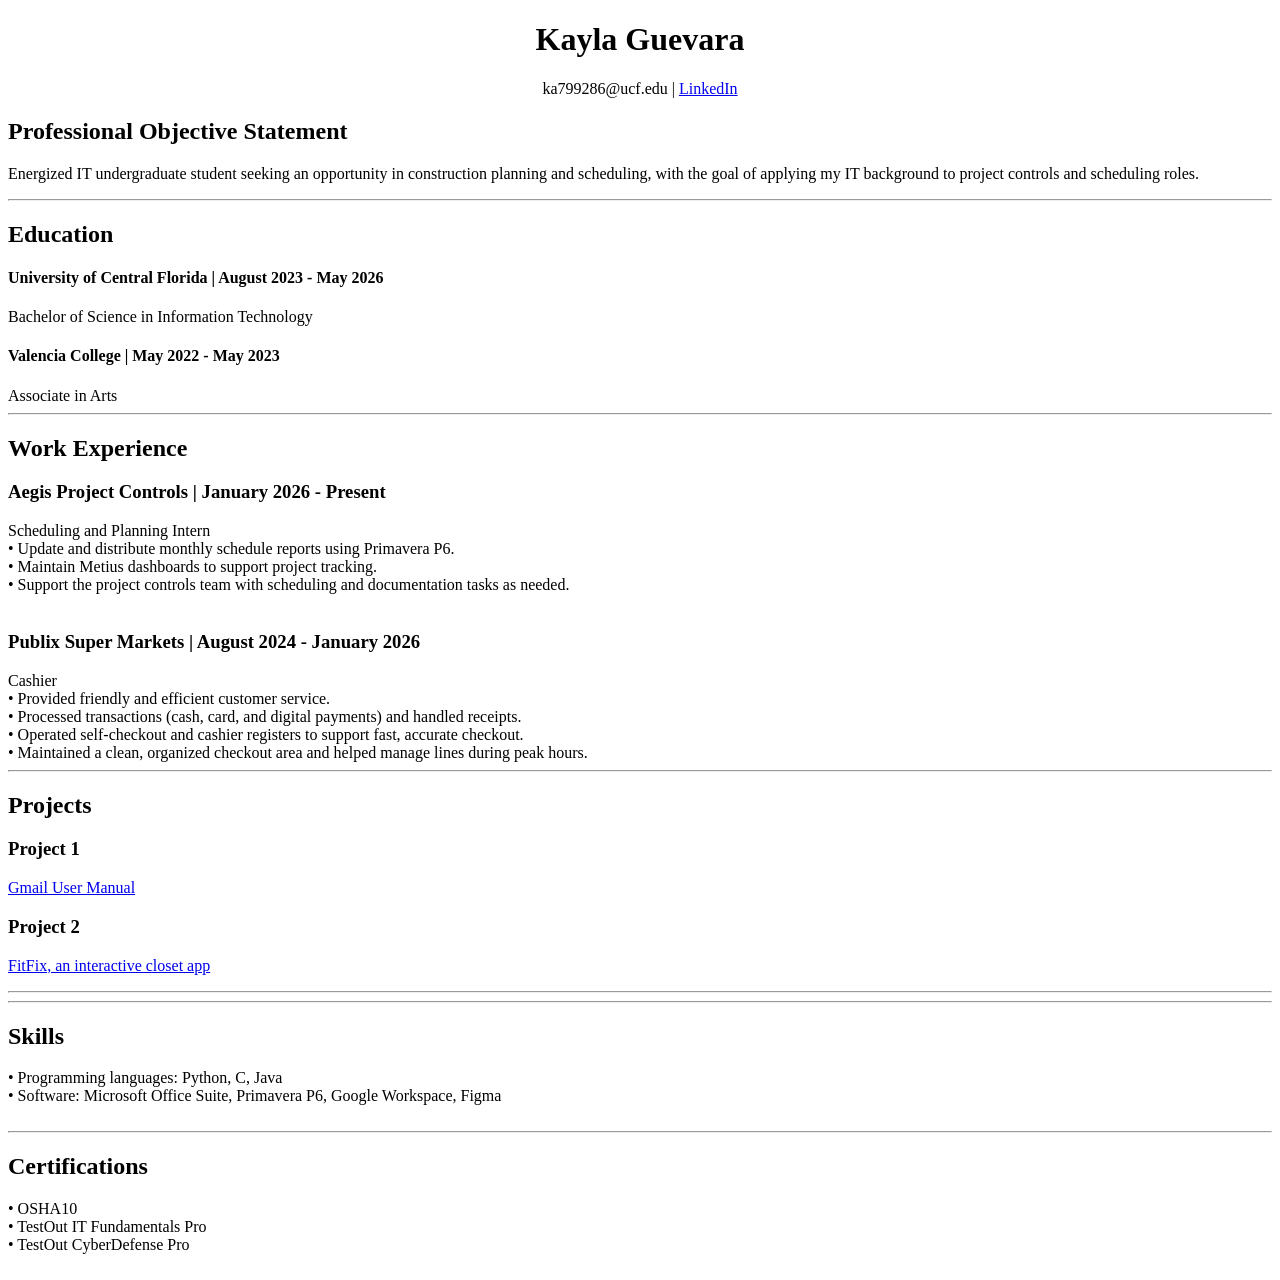
==== index.html @ 77f94243 "Fix HTML formatting issues in index.html" ====
<!DOCTYPE html>
<html lang="en">
 
<head>
  <title>Resume - Kayla Guevara</title>
  <link rel="stylesheet" href="resume2.css">
</head>

<body>
  <header>
    <h1 style="text-align:center;">Kayla Guevara</h1> 
    <p style="text-align:center;">ka799286@ucf.edu |
    <a href="https://www.linkedin.com/in/kaylaaguevara">LinkedIn</a></p>
  </header>



  <section>
  <h2>Professional Objective Statement </h2>
  <p>  Energized IT undergraduate student seeking an opportunity in construction planning and scheduling, with the goal of applying my IT background
  to project controls and scheduling roles. </p>
  </section>
  <hr>


  <section>
  <h2>Education</h2> 
  <h4>University of Central Florida  |  August 2023 - May 2026</h4>
  Bachelor of Science in Information Technology<br>

  <h4>Valencia College  |  May 2022 - May 2023 </h4>
  Associate in Arts
  </section>
  <hr>
  
  <section>
  <h2> Work Experience </h2>
  <h3>Aegis Project Controls | January 2026 - Present </h3>
  Scheduling and Planning Intern <br>
  • Update and distribute monthly schedule reports using Primavera P6.<br>
  • Maintain Metius dashboards to support project tracking. <br>
  • Support the project controls team with scheduling and documentation tasks as needed.<br><br>

  <h3>Publix Super Markets | August 2024 - January 2026 </h3>
  Cashier <br>
  • Provided friendly and efficient customer service.<br>
  • Processed transactions (cash, card, and digital payments) and handled receipts.<br>
  • Operated self-checkout and cashier registers to support fast, accurate checkout.<br>
  • Maintained a clean, organized checkout area and helped manage lines during peak hours.<br>

  </section>
  <hr>
  
  
  <section>
  <h2> Projects </h2>
  <h3>Project 1 </h3>
  <p><a href="project1.html">Gmail User Manual</a></p>


  <h3>Project 2</h3>
  <p><a href="project2.html">FitFix, an interactive closet app</a></p>
  <hr>
  </section>
  <hr>

  <section>
  <h2> Skills </h2>
   •  Programming languages: Python, C, Java<br>
   •  Software: Microsoft Office Suite, Primavera P6, Google Workspace, Figma<br>
  <br></section>
  <hr>

  <section>
  <h2> Certifications </h2>
   • OSHA10<br>
   • TestOut IT Fundamentals Pro<br>
   • TestOut CyberDefense Pro<br>
  <br></section>


</body>
</html>
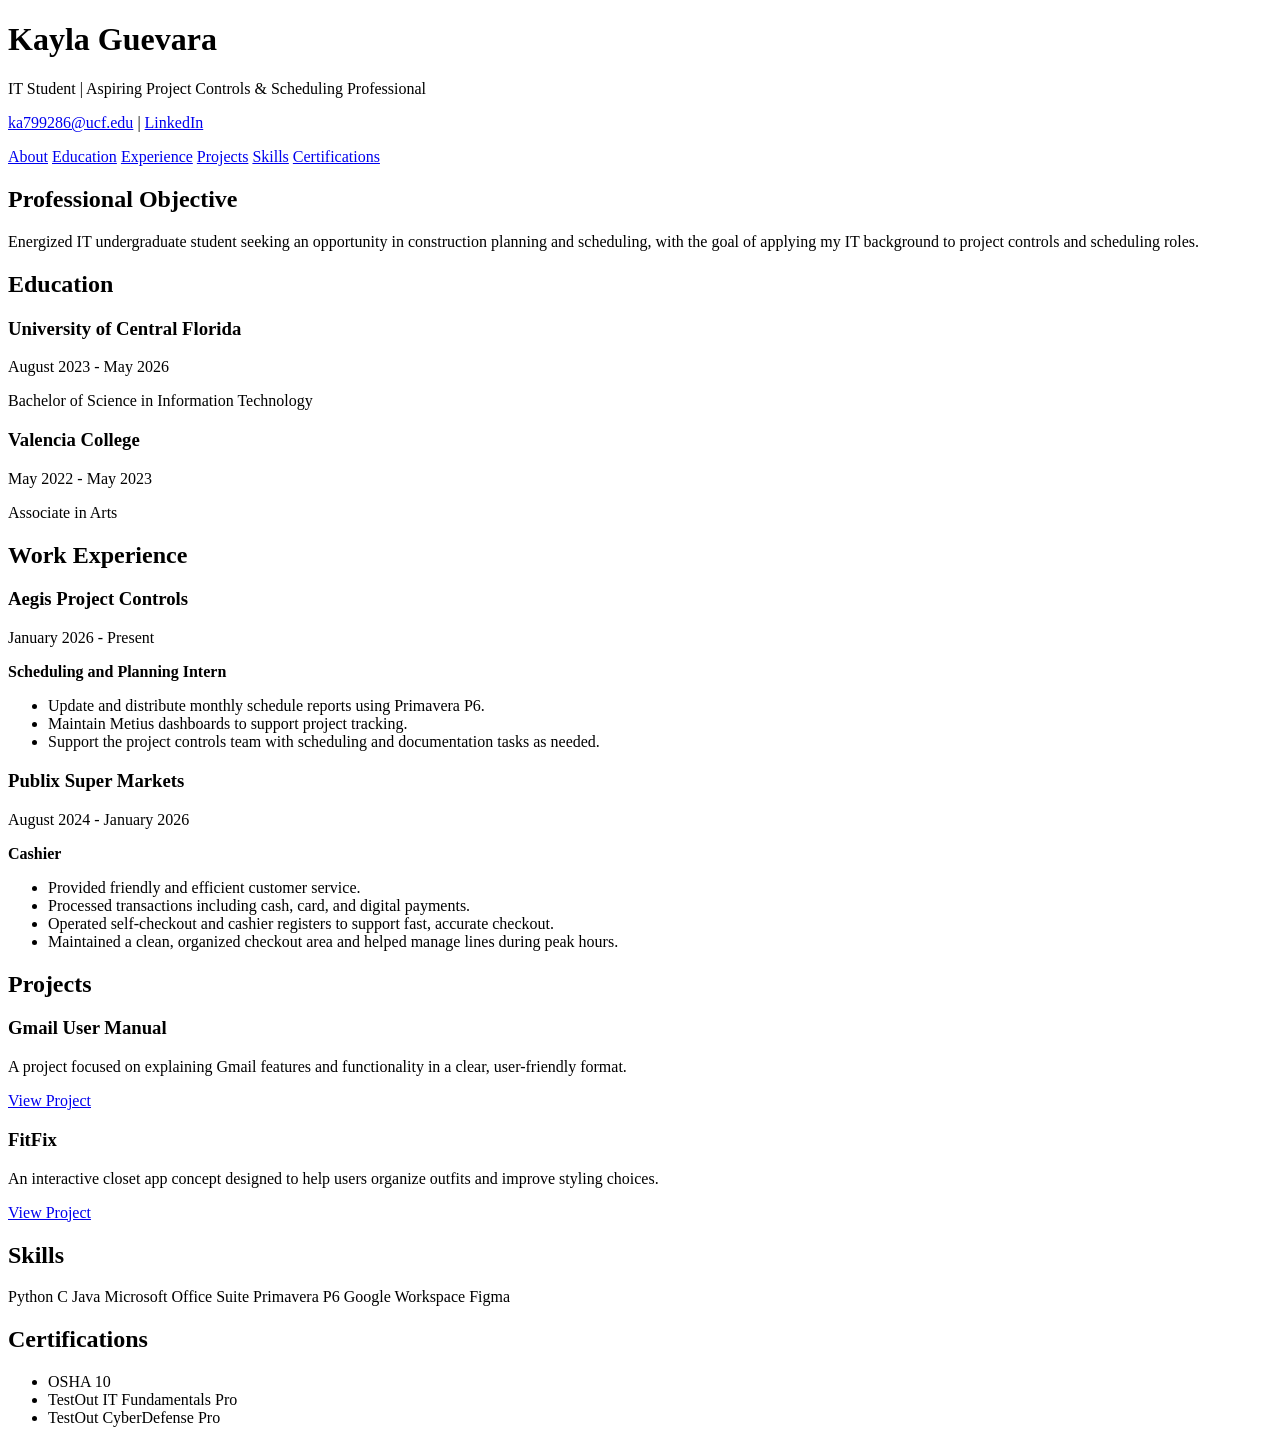
==== commit bb0a0603: "Update index.html" ====
--- a/index.html
+++ b/index.html
@@ -1,90 +1,124 @@
 <!DOCTYPE html>
 <html lang="en">
- 
 <head>
+  <meta charset="UTF-8">
+  <meta name="viewport" content="width=device-width, initial-scale=1.0">
   <title>Resume - Kayla Guevara</title>
   <link rel="stylesheet" href="resume2.css">
 </head>
 
 <body>
-  <header>
-    <h1 style="text-align:center;">Kayla Guevara</h1> 
-    <p style="text-align:center;">ka799286@ucf.edu |
-    <a href="https://www.linkedin.com/in/kaylaaguevara">LinkedIn</a></p>
+  <header class="hero">
+    <div class="hero-content">
+      <h1>Kayla Guevara</h1>
+      <p class="subtitle">IT Student | Aspiring Project Controls & Scheduling Professional</p>
+      <p class="contact">
+        <a href="mailto:ka799286@ucf.edu">ka799286@ucf.edu</a>
+        <span>|</span>
+        <a href="https://www.linkedin.com/in/kaylaaguevara" target="_blank">LinkedIn</a>
+      </p>
+    </div>
   </header>
 
+  <nav class="navbar">
+    <a href="#objective">About</a>
+    <a href="#education">Education</a>
+    <a href="#experience">Experience</a>
+    <a href="#projects">Projects</a>
+    <a href="#skills">Skills</a>
+    <a href="#certifications">Certifications</a>
+  </nav>
 
+  <main class="container">
+    <section id="objective" class="card">
+      <h2>Professional Objective</h2>
+      <p>
+        Energized IT undergraduate student seeking an opportunity in construction planning and scheduling, with the goal of applying my IT background to project controls and scheduling roles.
+      </p>
+    </section>
 
-  <section>
-  <h2>Professional Objective Statement </h2>
-  <p>  Energized IT undergraduate student seeking an opportunity in construction planning and scheduling, with the goal of applying my IT background
-  to project controls and scheduling roles. </p>
-  </section>
-  <hr>
+    <section id="education" class="card">
+      <h2>Education</h2>
 
+      <div class="entry">
+        <h3>University of Central Florida</h3>
+        <span class="date">August 2023 - May 2026</span>
+        <p>Bachelor of Science in Information Technology</p>
+      </div>
 
-  <section>
-  <h2>Education</h2> 
-  <h4>University of Central Florida  |  August 2023 - May 2026</h4>
-  Bachelor of Science in Information Technology<br>
+      <div class="entry">
+        <h3>Valencia College</h3>
+        <span class="date">May 2022 - May 2023</span>
+        <p>Associate in Arts</p>
+      </div>
+    </section>
 
-  <h4>Valencia College  |  May 2022 - May 2023 </h4>
-  Associate in Arts
-  </section>
-  <hr>
-  
-  <section>
-  <h2> Work Experience </h2>
-  <h3>Aegis Project Controls | January 2026 - Present </h3>
-  Scheduling and Planning Intern <br>
-  • Update and distribute monthly schedule reports using Primavera P6.<br>
-  • Maintain Metius dashboards to support project tracking. <br>
-  • Support the project controls team with scheduling and documentation tasks as needed.<br><br>
+    <section id="experience" class="card">
+      <h2>Work Experience</h2>
 
-  <h3>Publix Super Markets | August 2024 - January 2026 </h3>
-  Cashier <br>
-  • Provided friendly and efficient customer service.<br>
-  • Processed transactions (cash, card, and digital payments) and handled receipts.<br>
-  • Operated self-checkout and cashier registers to support fast, accurate checkout.<br>
-  • Maintained a clean, organized checkout area and helped manage lines during peak hours.<br>
+      <div class="entry">
+        <h3>Aegis Project Controls</h3>
+        <span class="date">January 2026 - Present</span>
+        <p><strong>Scheduling and Planning Intern</strong></p>
+        <ul>
+          <li>Update and distribute monthly schedule reports using Primavera P6.</li>
+          <li>Maintain Metius dashboards to support project tracking.</li>
+          <li>Support the project controls team with scheduling and documentation tasks as needed.</li>
+        </ul>
+      </div>
 
-  </section>
-  <hr>
-  
-  
-  <section>
-  <h2> Projects </h2>
-  <h3>Project 1 </h3>
-  <p><a href="project1.html">Gmail User Manual</a></p>
+      <div class="entry">
+        <h3>Publix Super Markets</h3>
+        <span class="date">August 2024 - January 2026</span>
+        <p><strong>Cashier</strong></p>
+        <ul>
+          <li>Provided friendly and efficient customer service.</li>
+          <li>Processed transactions including cash, card, and digital payments.</li>
+          <li>Operated self-checkout and cashier registers to support fast, accurate checkout.</li>
+          <li>Maintained a clean, organized checkout area and helped manage lines during peak hours.</li>
+        </ul>
+      </div>
+    </section>
 
+    <section id="projects" class="card">
+      <h2>Projects</h2>
 
-  <h3>Project 2</h3>
-  <p><a href="project2.html">FitFix, an interactive closet app</a></p>
-  <hr>
-  </section>
-  <hr>
+      <div class="project-grid">
+        <div class="project-card">
+          <h3>Gmail User Manual</h3>
+          <p>A project focused on explaining Gmail features and functionality in a clear, user-friendly format.</p>
+          <a href="project1.html">View Project</a>
+        </div>
 
-  <section>
-  <h2> Skills </h2>
-   •  Programming languages: Python, C, Java<br>
-   •  Software: Microsoft Office Suite, Primavera P6, Google Workspace, Figma<br>
-  <br></section>
-  <hr>
+        <div class="project-card">
+          <h3>FitFix</h3>
+          <p>An interactive closet app concept designed to help users organize outfits and improve styling choices.</p>
+          <a href="project2.html">View Project</a>
+        </div>
+      </div>
+    </section>
 
-  <section>
-  <h2> Certifications </h2>
-   • OSHA10<br>
-   • TestOut IT Fundamentals Pro<br>
-   • TestOut CyberDefense Pro<br>
-  <br></section>
+    <section id="skills" class="card">
+      <h2>Skills</h2>
+      <div class="skills-list">
+        <span>Python</span>
+        <span>C</span>
+        <span>Java</span>
+        <span>Microsoft Office Suite</span>
+        <span>Primavera P6</span>
+        <span>Google Workspace</span>
+        <span>Figma</span>
+      </div>
+    </section>
 
-
+    <section id="certifications" class="card">
+      <h2>Certifications</h2>
+      <ul>
+        <li>OSHA 10</li>
+        <li>TestOut IT Fundamentals Pro</li>
+        <li>TestOut CyberDefense Pro</li>
+      </ul>
+    </section>
+  </main>
 </body>
 </html>
-
-
-
-
-
-
-
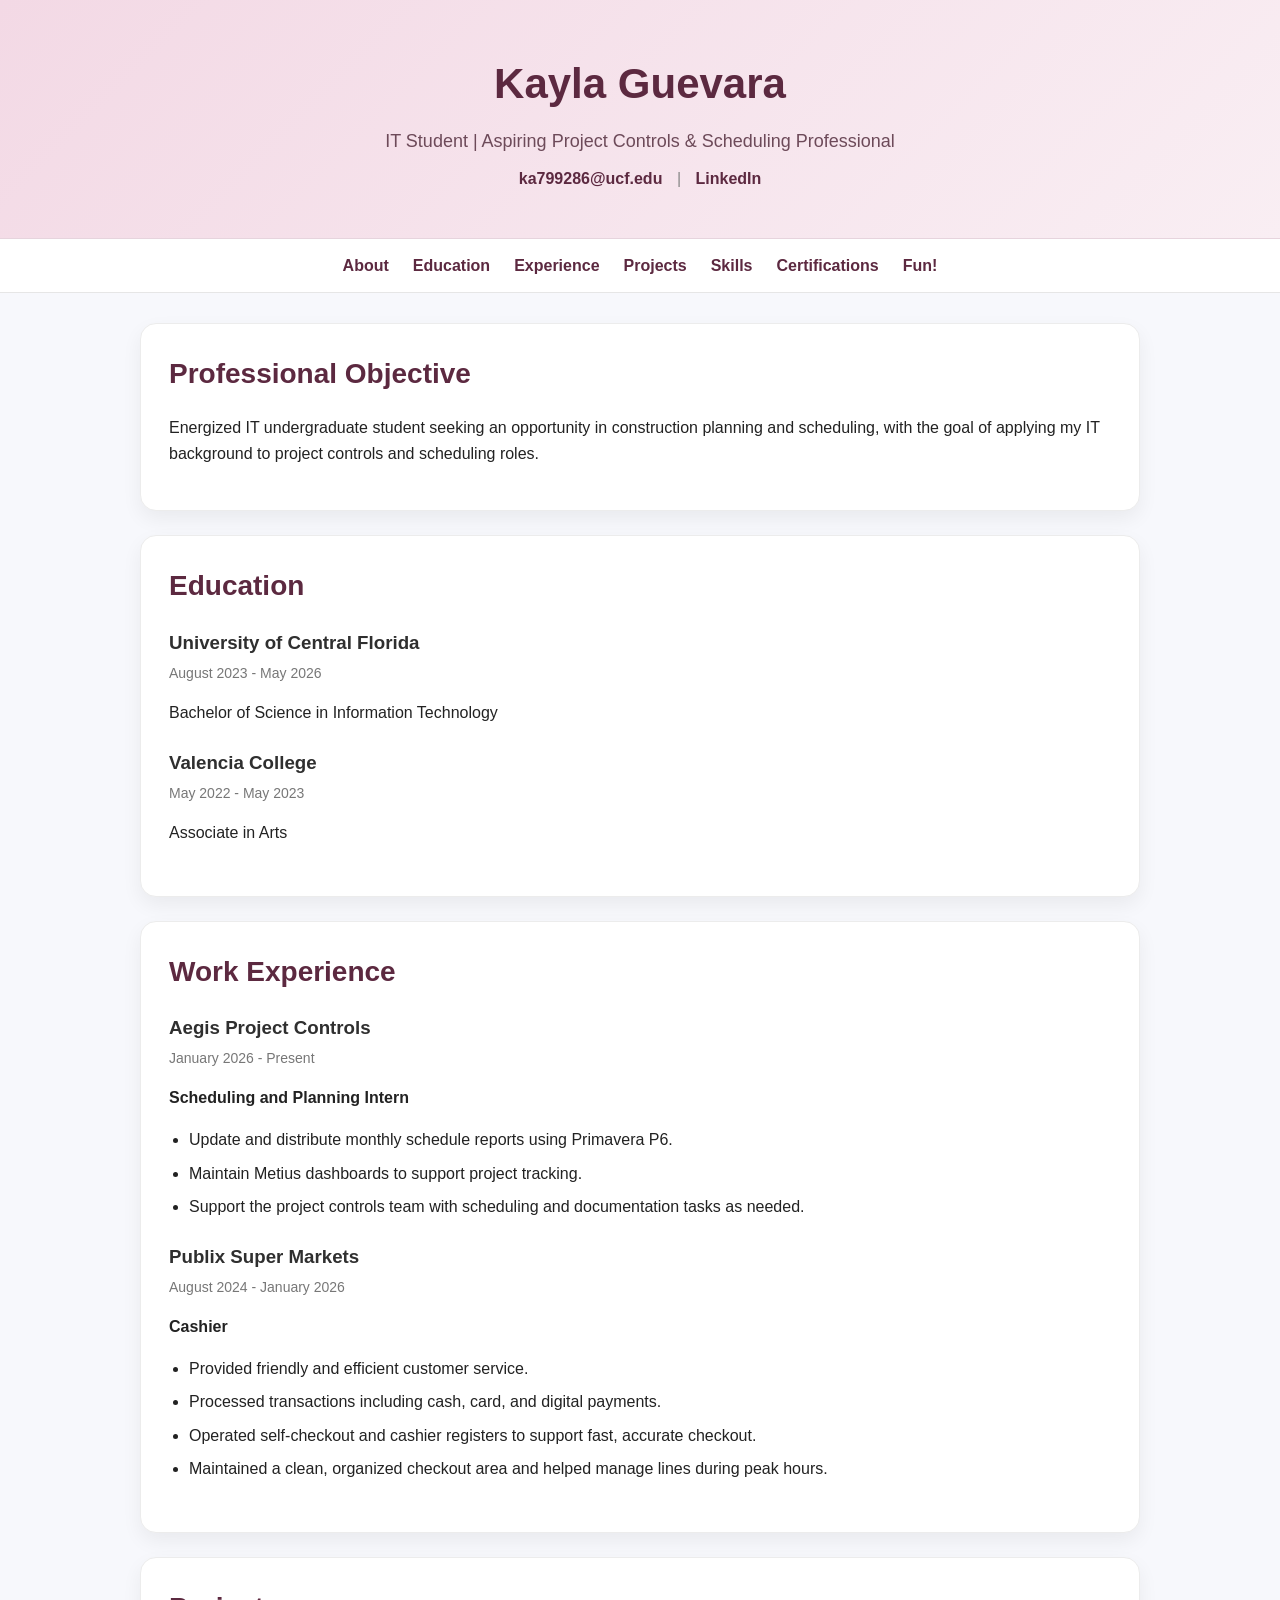
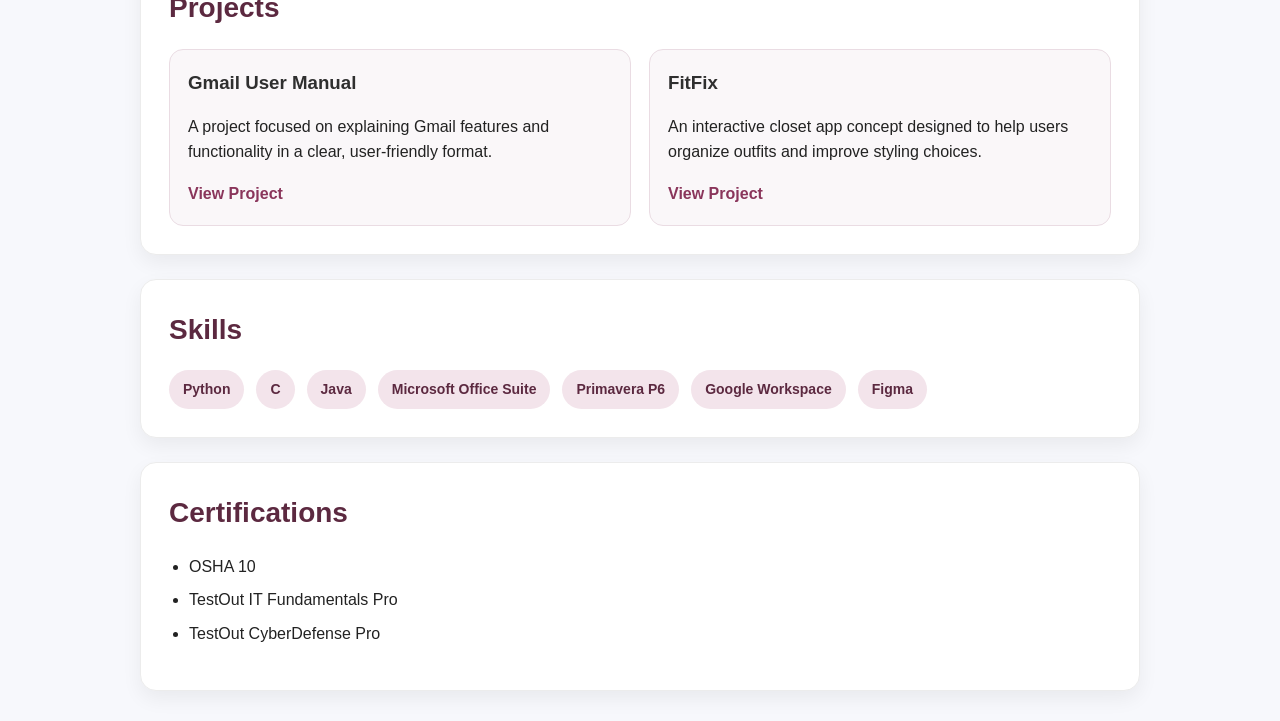
==== commit c658f9fc: "Fix HTML formatting and add Fun! link" ====
--- a/index.html
+++ b/index.html
@@ -27,6 +27,7 @@
     <a href="#projects">Projects</a>
     <a href="#skills">Skills</a>
     <a href="#certifications">Certifications</a>
+    <a href="#certifications">Fun!</a>
   </nav>
 
   <main class="container">
--- a/resume2.css
+++ b/resume2.css
@@ -0,0 +1,183 @@
+body {
+  margin: 0;
+  font-family: Arial, Helvetica, sans-serif;
+  background: #f7f8fc;
+  color: #222;
+  line-height: 1.6;
+}
+
+/* Hero section */
+.hero {
+  background: linear-gradient(135deg, #f3d9e5, #f9eef3);
+  padding: 50px 20px 30px;
+  text-align: center;
+  border-bottom: 1px solid #e6d4dd;
+}
+
+.hero-content h1 {
+  margin: 0;
+  font-size: 42px;
+  color: #5c2940;
+}
+
+.subtitle {
+  margin: 10px 0;
+  font-size: 18px;
+  color: #6d4a59;
+}
+
+.contact {
+  margin-top: 10px;
+  font-size: 16px;
+}
+
+.contact a {
+  color: #5c2940;
+  text-decoration: none;
+  font-weight: 600;
+}
+
+.contact a:hover {
+  text-decoration: underline;
+}
+
+.contact span {
+  margin: 0 10px;
+  color: #888;
+}
+
+/* Navbar */
+.navbar {
+  display: flex;
+  justify-content: center;
+  flex-wrap: wrap;
+  gap: 24px;
+  background: white;
+  padding: 14px 20px;
+  border-bottom: 1px solid #e6e6e6;
+  position: sticky;
+  top: 0;
+  z-index: 1000;
+}
+
+.navbar a {
+  text-decoration: none;
+  color: #5c2940;
+  font-weight: 600;
+  transition: 0.2s;
+}
+
+.navbar a:hover {
+  color: #a04670;
+}
+
+/* Main layout */
+.container {
+  max-width: 1000px;
+  margin: 30px auto;
+  padding: 0 20px;
+}
+
+.card {
+  background: white;
+  border-radius: 16px;
+  box-shadow: 0 8px 20px rgba(0, 0, 0, 0.06);
+  padding: 28px;
+  margin-bottom: 24px;
+  border: 1px solid #ececec;
+}
+
+h2 {
+  margin-top: 0;
+  margin-bottom: 18px;
+  color: #5c2940;
+  font-size: 28px;
+}
+
+h3 {
+  margin-bottom: 4px;
+  color: #2f2f2f;
+}
+
+.date {
+  font-size: 14px;
+  color: #777;
+  display: block;
+  margin-bottom: 8px;
+}
+
+.entry {
+  margin-bottom: 22px;
+}
+
+ul {
+  padding-left: 20px;
+  margin-top: 8px;
+}
+
+li {
+  margin-bottom: 8px;
+}
+
+/* Projects */
+.project-grid {
+  display: grid;
+  grid-template-columns: repeat(auto-fit, minmax(240px, 1fr));
+  gap: 18px;
+}
+
+.project-card {
+  background: #faf7f9;
+  border: 1px solid #eadce3;
+  border-radius: 14px;
+  padding: 18px;
+}
+
+.project-card h3 {
+  margin-top: 0;
+}
+
+.project-card a {
+  color: #8a355b;
+  font-weight: bold;
+  text-decoration: none;
+}
+
+.project-card a:hover {
+  text-decoration: underline;
+}
+
+/* Skills */
+.skills-list {
+  display: flex;
+  flex-wrap: wrap;
+  gap: 12px;
+}
+
+.skills-list span {
+  background: #f3e4eb;
+  color: #5c2940;
+  padding: 8px 14px;
+  border-radius: 999px;
+  font-size: 14px;
+  font-weight: 600;
+}
+
+/* Mobile */
+@media (max-width: 600px) {
+  .hero-content h1 {
+    font-size: 32px;
+  }
+
+  .subtitle {
+    font-size: 16px;
+  }
+
+  .card {
+    padding: 20px;
+  }
+
+  .navbar {
+    gap: 14px;
+  }
+}
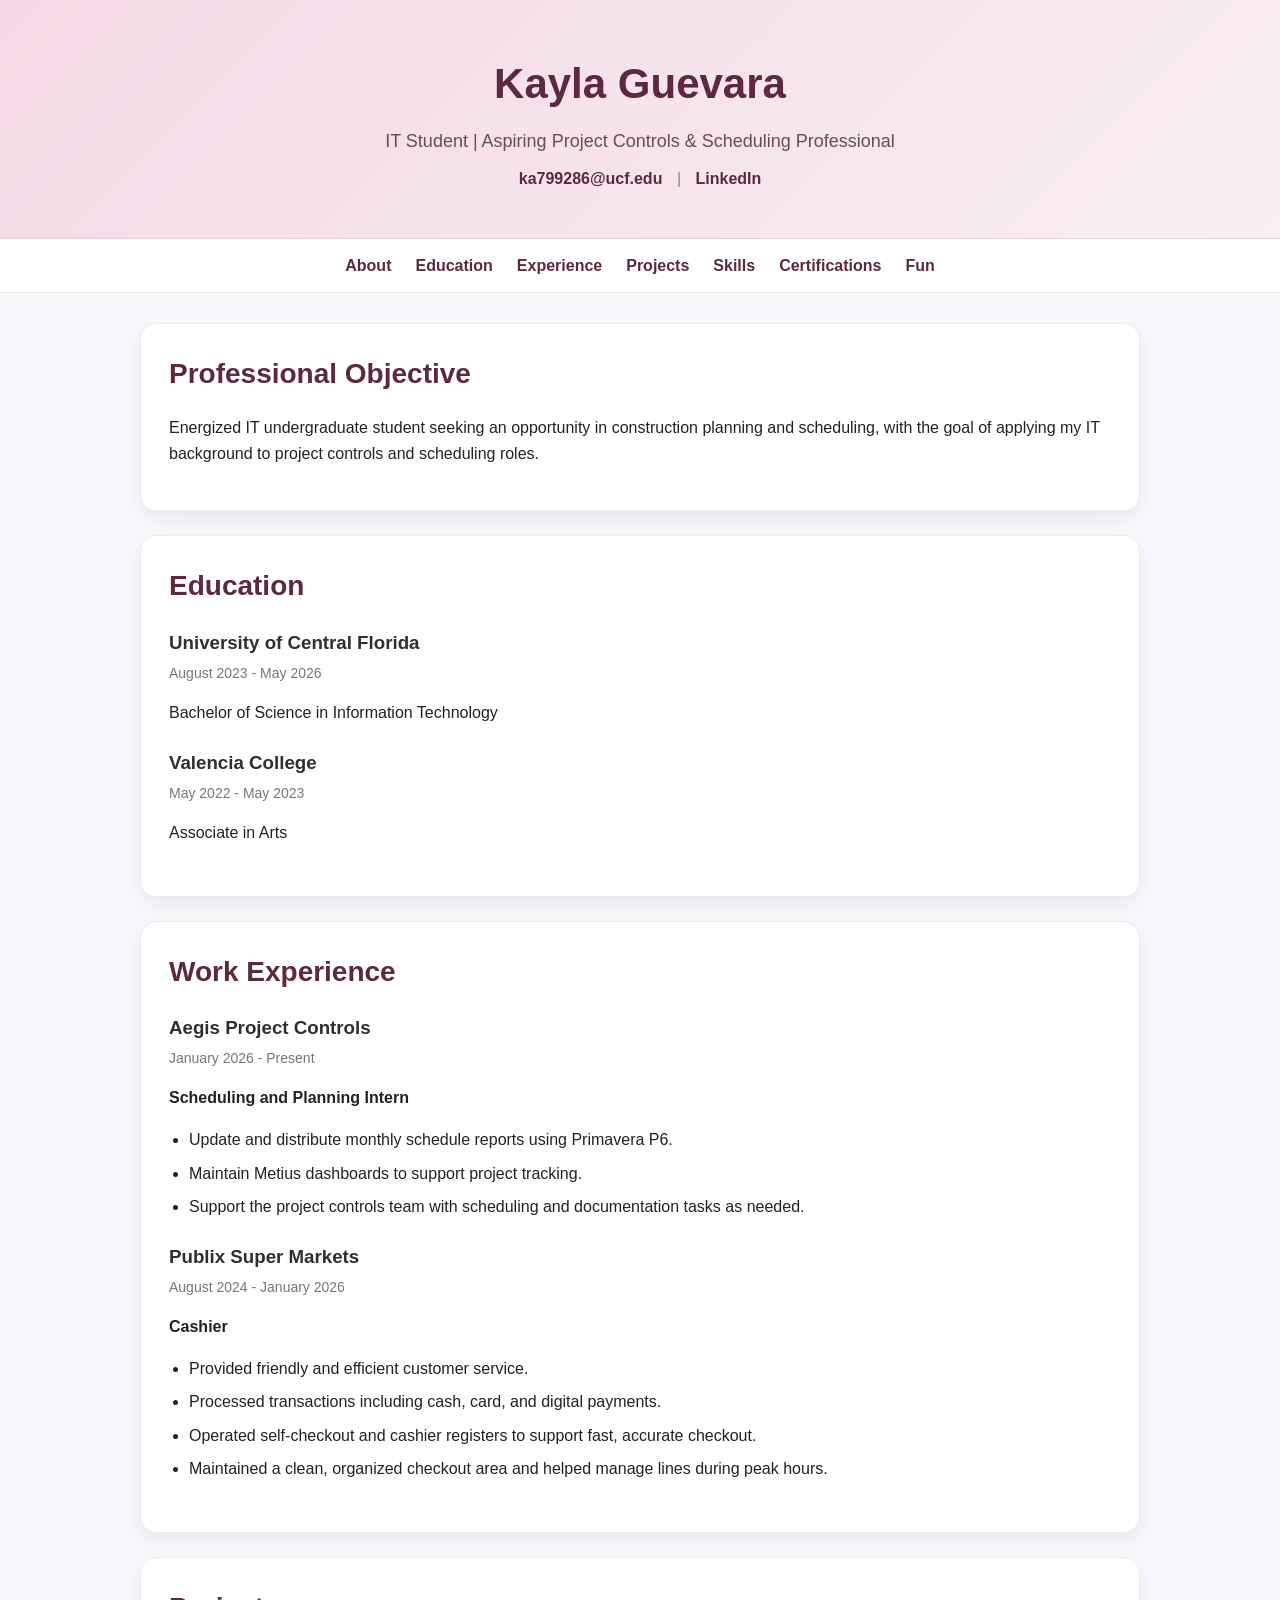
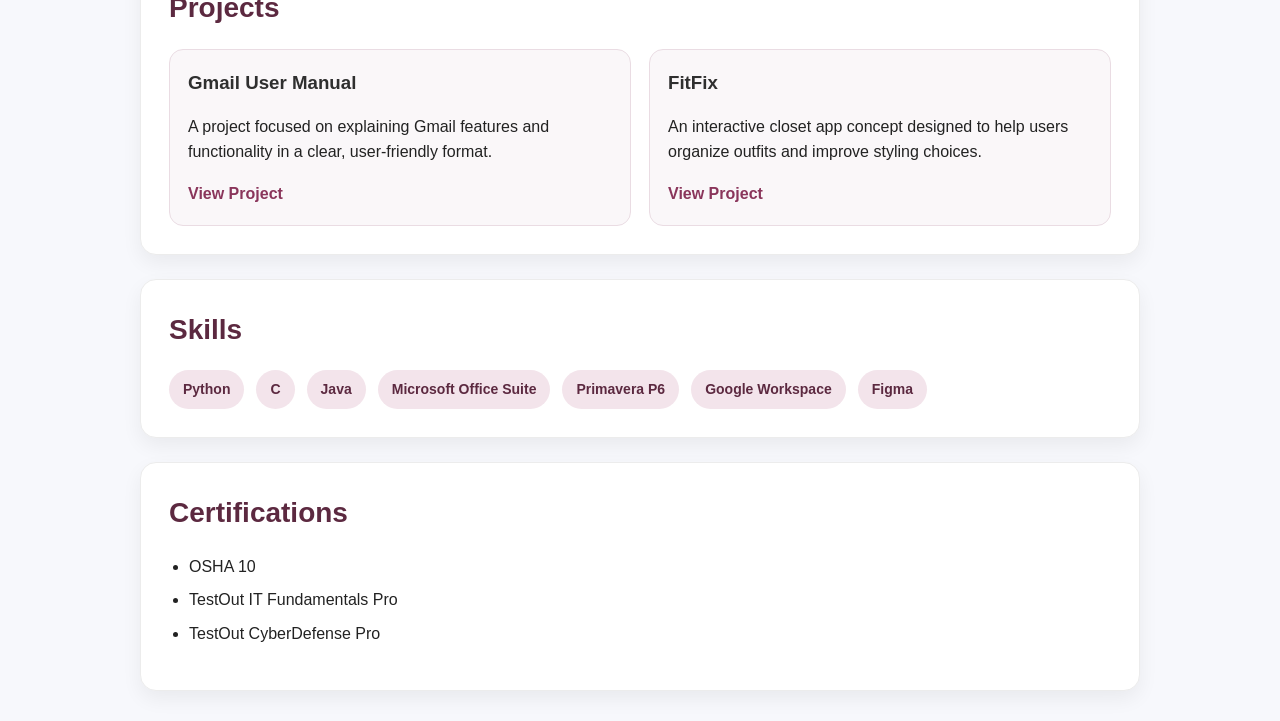
==== commit 2685afb5: "Reformat index.html for proper HTML structure" ====
--- a/index.html
+++ b/index.html
@@ -27,7 +27,7 @@
     <a href="#projects">Projects</a>
     <a href="#skills">Skills</a>
     <a href="#certifications">Certifications</a>
-    <a href="#certifications">Fun!</a>
+    <a href="fun.html">Fun</a>
   </nav>
 
   <main class="container">
--- a/resume2.css
+++ b/resume2.css
@@ -163,6 +163,61 @@
   font-weight: 600;
 }
 
+/* Recipe page */
+.recipe-grid {
+  display: grid;
+  grid-template-columns: repeat(auto-fit, minmax(260px, 1fr));
+  gap: 20px;
+}
+
+.recipe-card {
+  background: #fff8fb;
+  border: 1px solid #efd9e4;
+  border-radius: 16px;
+  padding: 16px;
+  box-shadow: 0 4px 12px rgba(0, 0, 0, 0.05);
+}
+
+.recipe-card img {
+  width: 100%;
+  height: 200px;
+  object-fit: cover;
+  border-radius: 12px;
+  margin-bottom: 12px;
+}
+
+.recipe-card h3 {
+  margin-top: 0;
+  color: #5c2940;
+}
+
+.recipe-card p {
+  color: #555;
+}
+
+.recipe-card details {
+  margin-top: 12px;
+  background: #ffffff;
+  border-radius: 10px;
+  padding: 10px 12px;
+  border: 1px solid #eee;
+}
+
+.recipe-card summary {
+  cursor: pointer;
+  font-weight: 600;
+  color: #8a355b;
+}
+
+.recipe-card h4 {
+  margin-bottom: 6px;
+  color: #5c2940;
+}
+
+.recipe-card ol {
+  padding-left: 20px;
+}
+
 /* Mobile */
 @media (max-width: 600px) {
   .hero-content h1 {
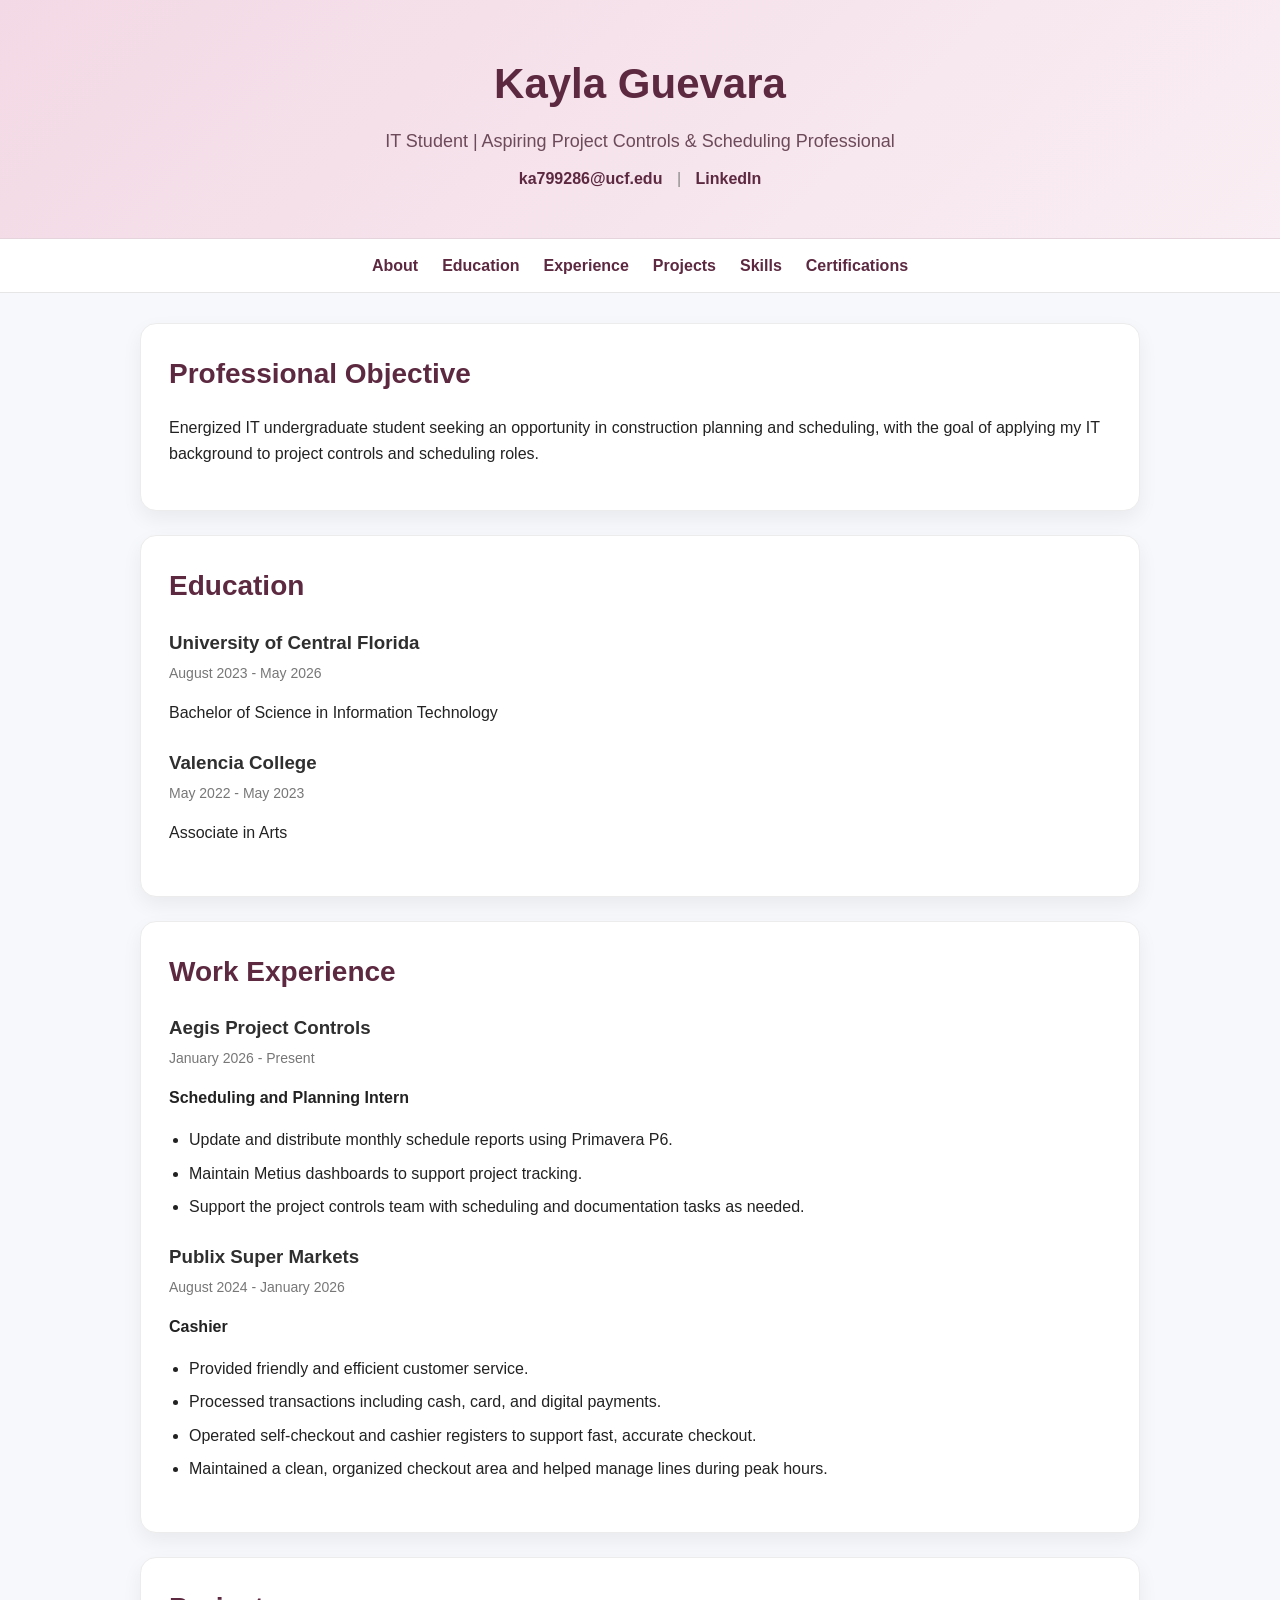
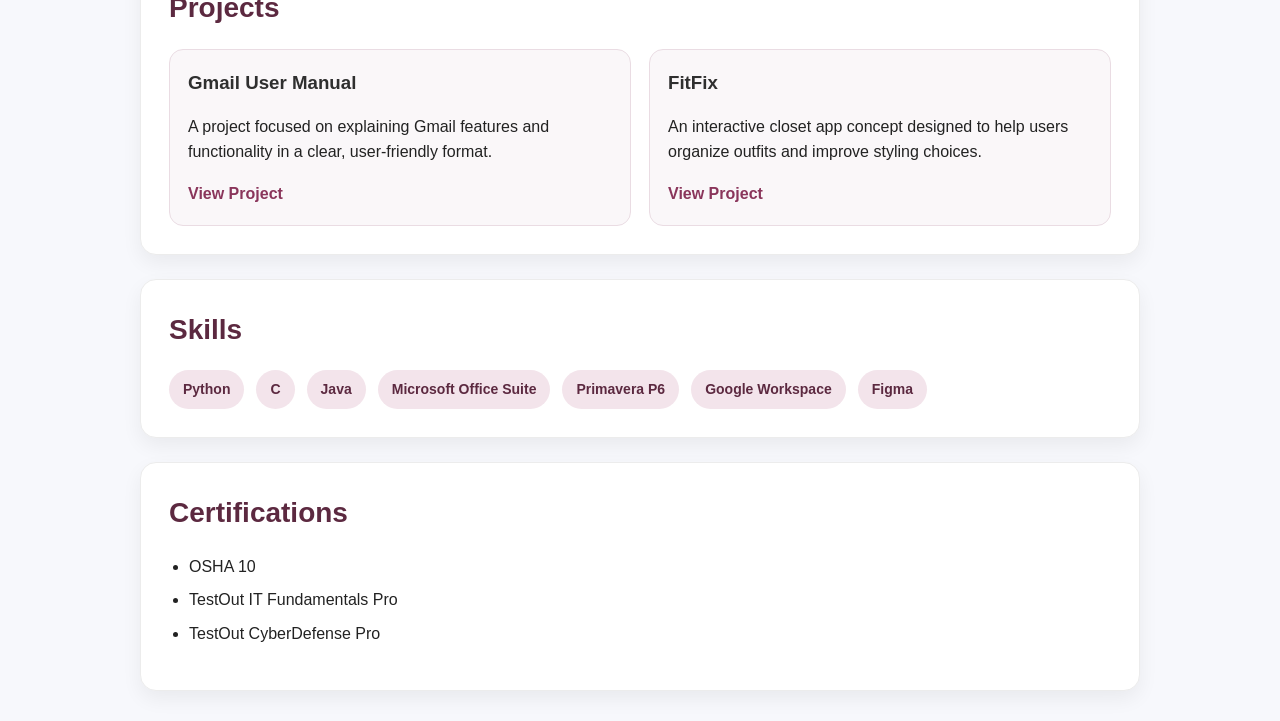
==== commit ca17900f: "Update index.html" ====
--- a/index.html
+++ b/index.html
@@ -27,7 +27,6 @@
     <a href="#projects">Projects</a>
     <a href="#skills">Skills</a>
     <a href="#certifications">Certifications</a>
-    <a href="fun.html">Fun</a>
   </nav>
 
   <main class="container">
